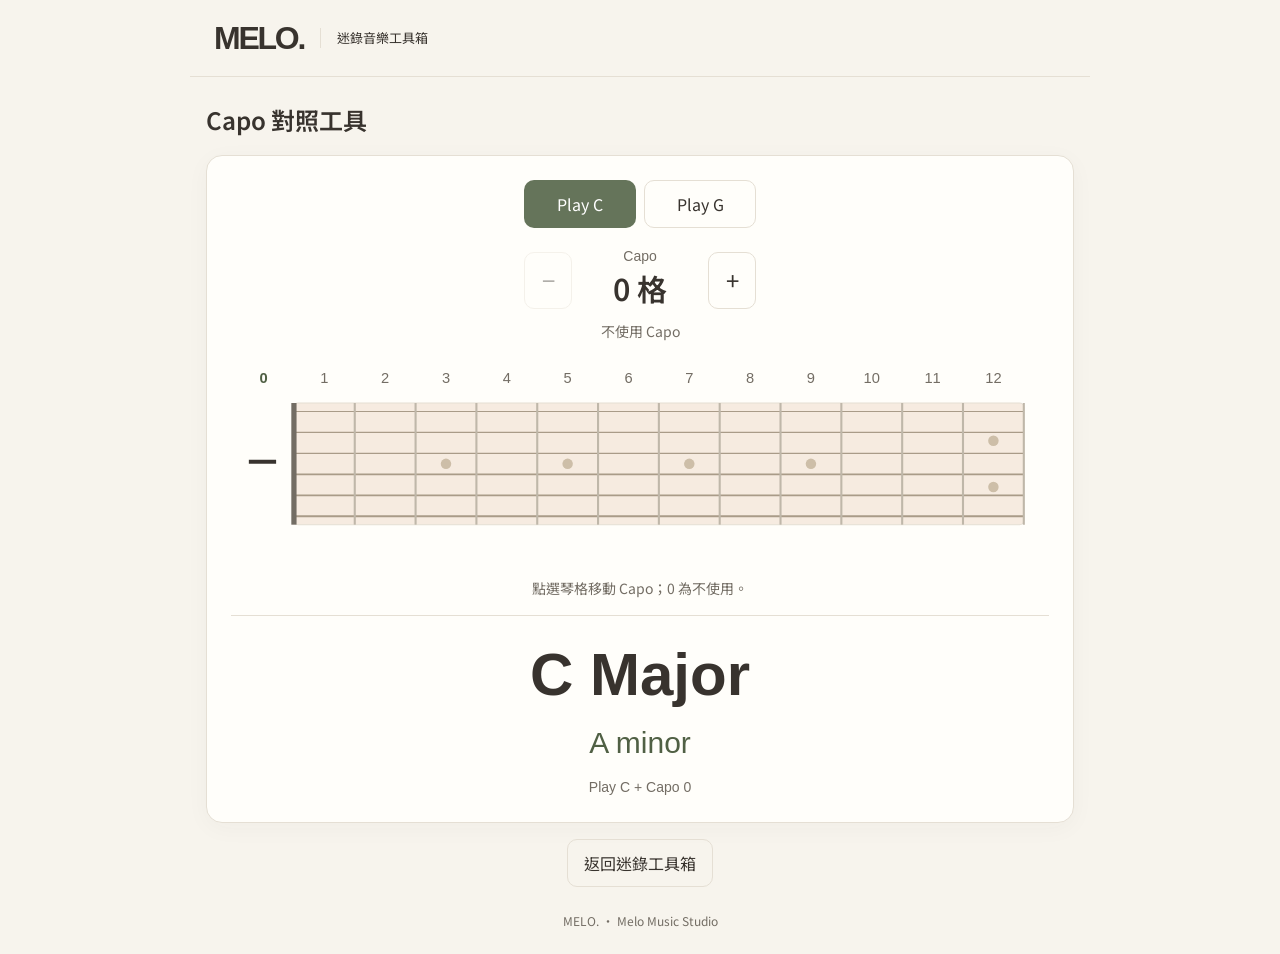
==== capo/index.html @ ce11f570 "Add Play C and Play G capo reference tool" ====
<!DOCTYPE html>
<html lang="zh-Hant">
<head>
  <meta charset="UTF-8" />
  <meta name="viewport" content="width=device-width, initial-scale=1" />
  <meta name="theme-color" content="#F7F4ED" />
  <title>Capo 對照工具 — MELO. 迷錄音樂工具箱</title>
  <link rel="preconnect" href="https://fonts.googleapis.com" />
  <link rel="preconnect" href="https://fonts.gstatic.com" crossorigin />
  <link href="https://fonts.googleapis.com/css2?family=Noto+Sans+TC:wght@400;500;600;700&display=swap" rel="stylesheet" />
  <link rel="icon" href="../chord-randomizer/images/melo-mark.svg" type="image/svg+xml" />
  <link rel="stylesheet" href="../chord-randomizer/css/tokens.css" />
  <link rel="stylesheet" href="style.css" />
  <script src="script.js" defer></script>
</head>
<body>
  <header><a class="brand" href="../index.html" aria-label="MELO. 迷錄音樂工具箱首頁">MELO.</a><span>迷錄音樂工具箱</span></header>
  <main>
    <h1>Capo 對照工具</h1>
    <section class="card" aria-label="Capo 調性對照">
      <div class="play-options" role="group" aria-label="Play 指法">
        <button type="button" data-play="C" aria-pressed="true">Play C</button>
        <button type="button" data-play="G" aria-pressed="false">Play G</button>
      </div>
      <div class="capo-control">
        <button id="decrease" type="button" aria-label="Capo 減少一格" disabled>−</button>
        <div><span class="control-label">Capo</span><output id="position">0 格</output></div>
        <button id="increase" type="button" aria-label="Capo 增加一格">+</button>
      </div>
      <p id="capoHint" class="hint">不使用 Capo</p>
      <div class="board-scroll" tabindex="0" aria-label="吉他指板，窄螢幕可左右捲動">
        <svg id="fretboard" viewBox="0 0 780 200" xmlns="http://www.w3.org/2000/svg" role="group" aria-labelledby="boardTitle boardDescription">
          <title id="boardTitle">六弦吉他指板</title>
          <desc id="boardDescription">選擇 0 至 12 格移動 Capo。可用 Tab 選擇琴格後按 Enter 或空白鍵，也可使用上方加減按鈕。</desc>
          <g id="boardDrawing" aria-hidden="true"></g>
          <g id="fretButtons"></g>
        </svg>
      </div>
      <p class="hint board-hint">點選琴格移動 Capo；0 為不使用。</p>
      <div class="result" role="status" aria-live="polite" aria-atomic="true">
        <h2 id="major">C Major</h2>
        <p id="minor">A minor</p>
        <p id="combination">Play C + Capo 0</p>
      </div>
    </section>
    <a class="back-link" href="../index.html">返回迷錄工具箱</a>
  </main>
  <footer>MELO. · Melo Music Studio</footer>
</body>
</html>
---- chord-randomizer/css/tokens.css ----
/* MELO. design tokens — reusable without tool-specific selectors. */
:root {
  --bg: #F7F4ED;
  --surface: #FFFEFA;
  --text: #38332E;
  --text-muted: #736D64; /* Slightly deeper for readable small text on cream. */
  --primary: #78866B;
  --primary-hover: #65745A;
  --accent: #C98B60;
  --border: #E5DFD4;
  --on-primary: #FFFFFF;
  --primary-ink: #506044;
  --primary-soft: #EDF0E7;
  --accent-soft: #F6EBE0;
  --danger: #925744;
  --font-body: "Noto Sans TC", "PingFang TC", "Microsoft JhengHei", sans-serif;
  --font-latin: "Helvetica Neue", Arial, sans-serif;
  --space-1: 4px;
  --space-2: 8px;
  --space-3: 12px;
  --space-4: 16px;
  --space-5: 24px;
  --space-6: 32px;
  --space-7: 48px;
  --space-8: 64px;
  --radius-card: 16px;
  --radius-control: 10px;
  --shadow-card: 0 5px 24px rgba(56, 51, 46, .035);
  --motion: 200ms;
}
---- capo/style.css ----
* { box-sizing: border-box; }
html { color-scheme: light; }
body { margin: 0; background: var(--bg); color: var(--text); font: 16px/1.6 var(--font-body); }
header { max-width: 900px; margin: auto; padding: 16px 24px; display: flex; align-items: center; gap: 16px; border-bottom: 1px solid var(--border); }
.brand { font: 800 32px/1 var(--font-latin); letter-spacing: -.07em; color: inherit; text-decoration: none; display: inline-flex; align-items: center; min-height: 44px; }
header span { font-size: 13px; border-left: 1px solid var(--border); padding-left: 16px; }
main { max-width: 900px; margin: 24px auto; padding: 0 16px; }
h1 { font-size: 24px; font-weight: 600; margin: 0 0 16px; }
.card { padding: 24px; text-align: center; background: var(--surface); border: 1px solid var(--border); border-radius: var(--radius-card); box-shadow: var(--shadow-card); }
button { font: inherit; color: inherit; min-height: 48px; border: 1px solid var(--border); border-radius: var(--radius-control); background: transparent; cursor: pointer; padding: 10px 20px; transition: background var(--motion), transform var(--motion); touch-action: manipulation; }
button:disabled { opacity: .4; cursor: default; }
button:active:not(:disabled) { transform: translateY(1px); }
:focus-visible { outline: 3px solid var(--primary-ink); outline-offset: 3px; }
.play-options { display: flex; gap: 8px; justify-content: center; }
.play-options button { min-width: 112px; }
.play-options [aria-pressed=true] { background: var(--primary-hover); border-color: transparent; color: var(--on-primary); }
.capo-control { display: flex; align-items: center; justify-content: center; gap: 24px; margin-top: 20px; }
.capo-control button { width: 48px; padding: 8px; font-size: 24px; }
.capo-control > div { min-width: 88px; }
.control-label { display: block; color: var(--text-muted); font: 14px var(--font-latin); }
output { display: block; font-size: 30px; font-weight: 600; font-variant-numeric: tabular-nums; }
.hint { color: var(--text-muted); font-size: 14px; margin: 8px 0; }
.board-scroll { overflow-x: auto; margin-top: 16px; border-radius: 8px; }
#fretboard { display: block; width: 100%; min-width: 650px; height: auto; }
.neck { fill: var(--accent-soft); stroke: var(--border); }
.string { stroke: #A99B88; }
.fret { stroke: #BFB7A9; stroke-width: 2; }
.nut { stroke: var(--text-muted); stroke-width: 5; }
.marker { fill: #CDBEA8; }
.fret-choice { cursor: pointer; }
.fret-choice .hit { fill: transparent; }
.fret-choice text { fill: var(--text-muted); font: 14px var(--font-latin); text-anchor: middle; }
.fret-choice .capo { fill: var(--primary-ink); opacity: 0; pointer-events: none; }
.fret-choice[aria-pressed=true] .capo { opacity: 1; }
.fret-choice[aria-pressed=true] text { fill: var(--primary-ink); font-weight: 700; }
.fret-choice:focus { outline: none; }
.fret-choice:focus-visible .hit { stroke: var(--primary-ink); stroke-width: 2; fill: #78866B14; }
.result { border-top: 1px solid var(--border); margin-top: 16px; padding-top: 20px; overflow-wrap: anywhere; }
.result h2 { font: 600 clamp(36px, 7vw, 60px)/1.3 var(--font-latin); margin: 0; }
#minor { font: 400 clamp(22px, 4vw, 30px)/1.4 var(--font-latin); margin: 8px 0; color: var(--primary-ink); }
#combination { font: 14px/1.6 var(--font-latin); color: var(--text-muted); margin: 12px 0 0; }
.back-link { display: flex; align-items: center; justify-content: center; min-height: 48px; width: fit-content; margin: 16px auto 0; padding: 8px 16px; border: 1px solid var(--border); border-radius: var(--radius-control); color: var(--text); text-decoration: none; }
footer { text-align: center; color: var(--text-muted); font-size: 12px; padding: 0 16px 24px; }
@media (hover: hover) { button:hover:not(:disabled), .back-link:hover { background: var(--primary-soft); } .play-options [aria-pressed=true]:hover { background: var(--primary-ink); } .fret-choice:hover .hit { fill: #78866B14; } }
@media (max-width: 599px) { header { padding: 10px 16px; } .card { padding: 20px 12px; } .board-hint { text-align: left; } }
@media (prefers-reduced-motion: reduce) { button { transition: none; } button:active:not(:disabled) { transform: none; } }
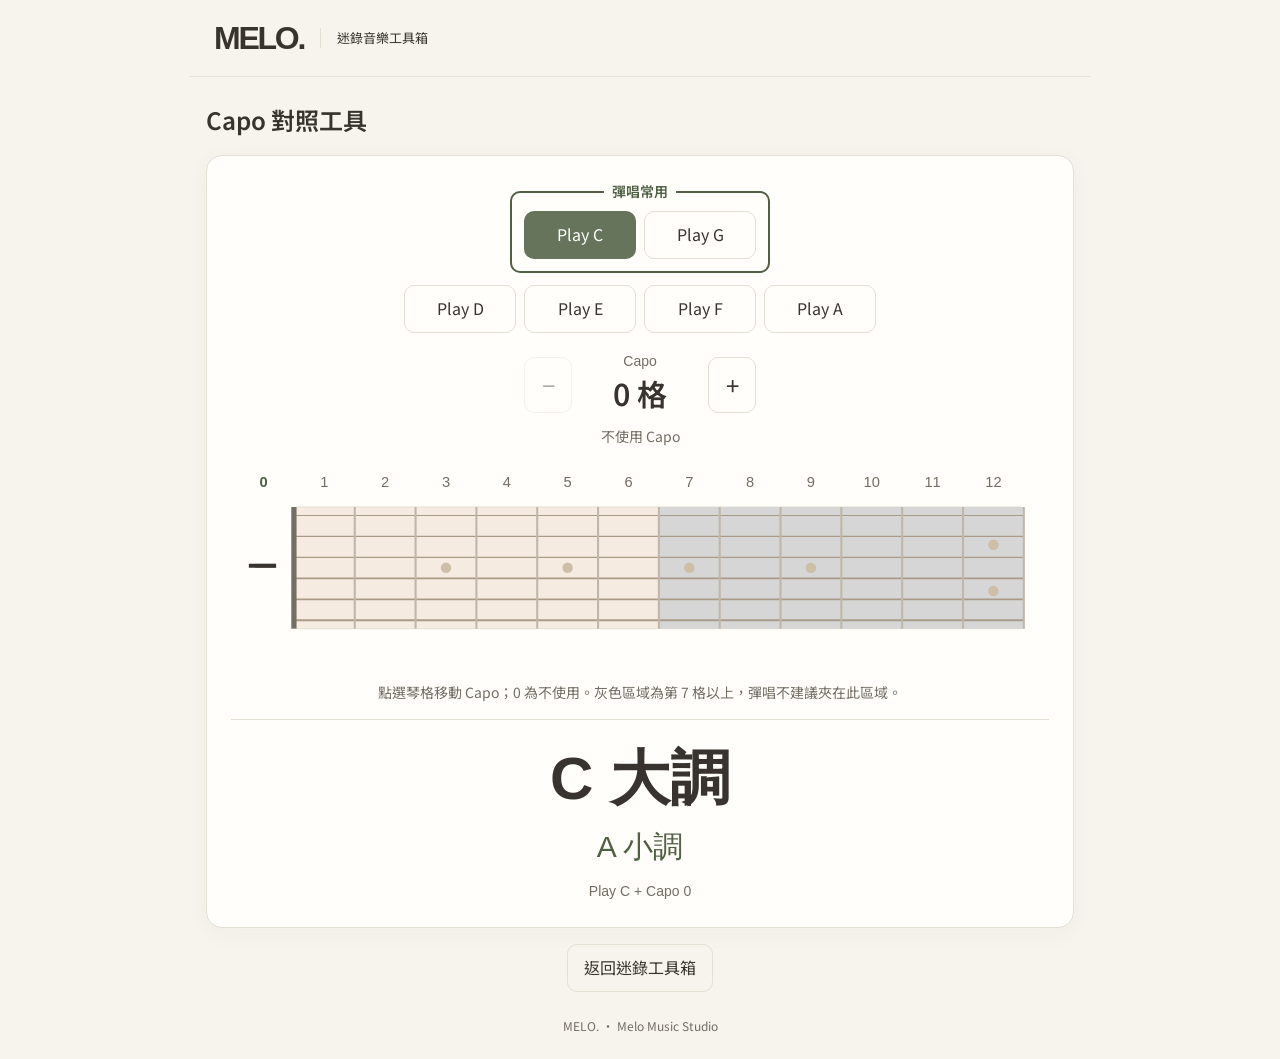
==== commit e14326e4: "Expand capo play modes and highlight recommended fret range" ====
--- a/capo/index.html
+++ b/capo/index.html
@@ -19,8 +19,19 @@
     <h1>Capo 對照工具</h1>
     <section class="card" aria-label="Capo 調性對照">
       <div class="play-options" role="group" aria-label="Play 指法">
-        <button type="button" data-play="C" aria-pressed="true">Play C</button>
-        <button type="button" data-play="G" aria-pressed="false">Play G</button>
+        <fieldset class="common-plays">
+          <legend>彈唱常用</legend>
+          <div class="play-row">
+            <button type="button" data-play="C" aria-pressed="true">Play C</button>
+            <button type="button" data-play="G" aria-pressed="false">Play G</button>
+          </div>
+        </fieldset>
+        <div class="play-row">
+          <button type="button" data-play="D" aria-pressed="false">Play D</button>
+          <button type="button" data-play="E" aria-pressed="false">Play E</button>
+          <button type="button" data-play="F" aria-pressed="false">Play F</button>
+          <button type="button" data-play="A" aria-pressed="false">Play A</button>
+        </div>
       </div>
       <div class="capo-control">
         <button id="decrease" type="button" aria-label="Capo 減少一格" disabled>−</button>
@@ -36,10 +47,10 @@
           <g id="fretButtons"></g>
         </svg>
       </div>
-      <p class="hint board-hint">點選琴格移動 Capo；0 為不使用。</p>
+      <p class="hint board-hint">點選琴格移動 Capo；0 為不使用。灰色區域為第 7 格以上，彈唱不建議夾在此區域。</p>
       <div class="result" role="status" aria-live="polite" aria-atomic="true">
-        <h2 id="major">C Major</h2>
-        <p id="minor">A minor</p>
+        <h2 id="major">C 大調</h2>
+        <p id="minor">A 小調</p>
         <p id="combination">Play C + Capo 0</p>
       </div>
     </section>
--- a/capo/style.css
+++ b/capo/style.css
@@ -11,7 +11,10 @@
 button:disabled { opacity: .4; cursor: default; }
 button:active:not(:disabled) { transform: translateY(1px); }
 :focus-visible { outline: 3px solid var(--primary-ink); outline-offset: 3px; }
-.play-options { display: flex; gap: 8px; justify-content: center; }
+.play-options { display: flex; flex-direction: column; align-items: center; gap: 12px; }
+.play-row { display: flex; flex-wrap: wrap; gap: 8px; justify-content: center; }
+.common-plays { min-width: 0; max-width: 100%; margin: 0; padding: 8px 12px 12px; border: 2px solid var(--primary-ink); border-radius: var(--radius-control); }
+.common-plays legend { padding: 0 8px; color: var(--primary-ink); font-size: 14px; font-weight: 600; }
 .play-options button { min-width: 112px; }
 .play-options [aria-pressed=true] { background: var(--primary-hover); border-color: transparent; color: var(--on-primary); }
 .capo-control { display: flex; align-items: center; justify-content: center; gap: 24px; margin-top: 20px; }
@@ -23,6 +26,7 @@
 .board-scroll { overflow-x: auto; margin-top: 16px; border-radius: 8px; }
 #fretboard { display: block; width: 100%; min-width: 650px; height: auto; }
 .neck { fill: var(--accent-soft); stroke: var(--border); }
+.high-fret-area { fill: #D6D6D6; }
 .string { stroke: #A99B88; }
 .fret { stroke: #BFB7A9; stroke-width: 2; }
 .nut { stroke: var(--text-muted); stroke-width: 5; }
